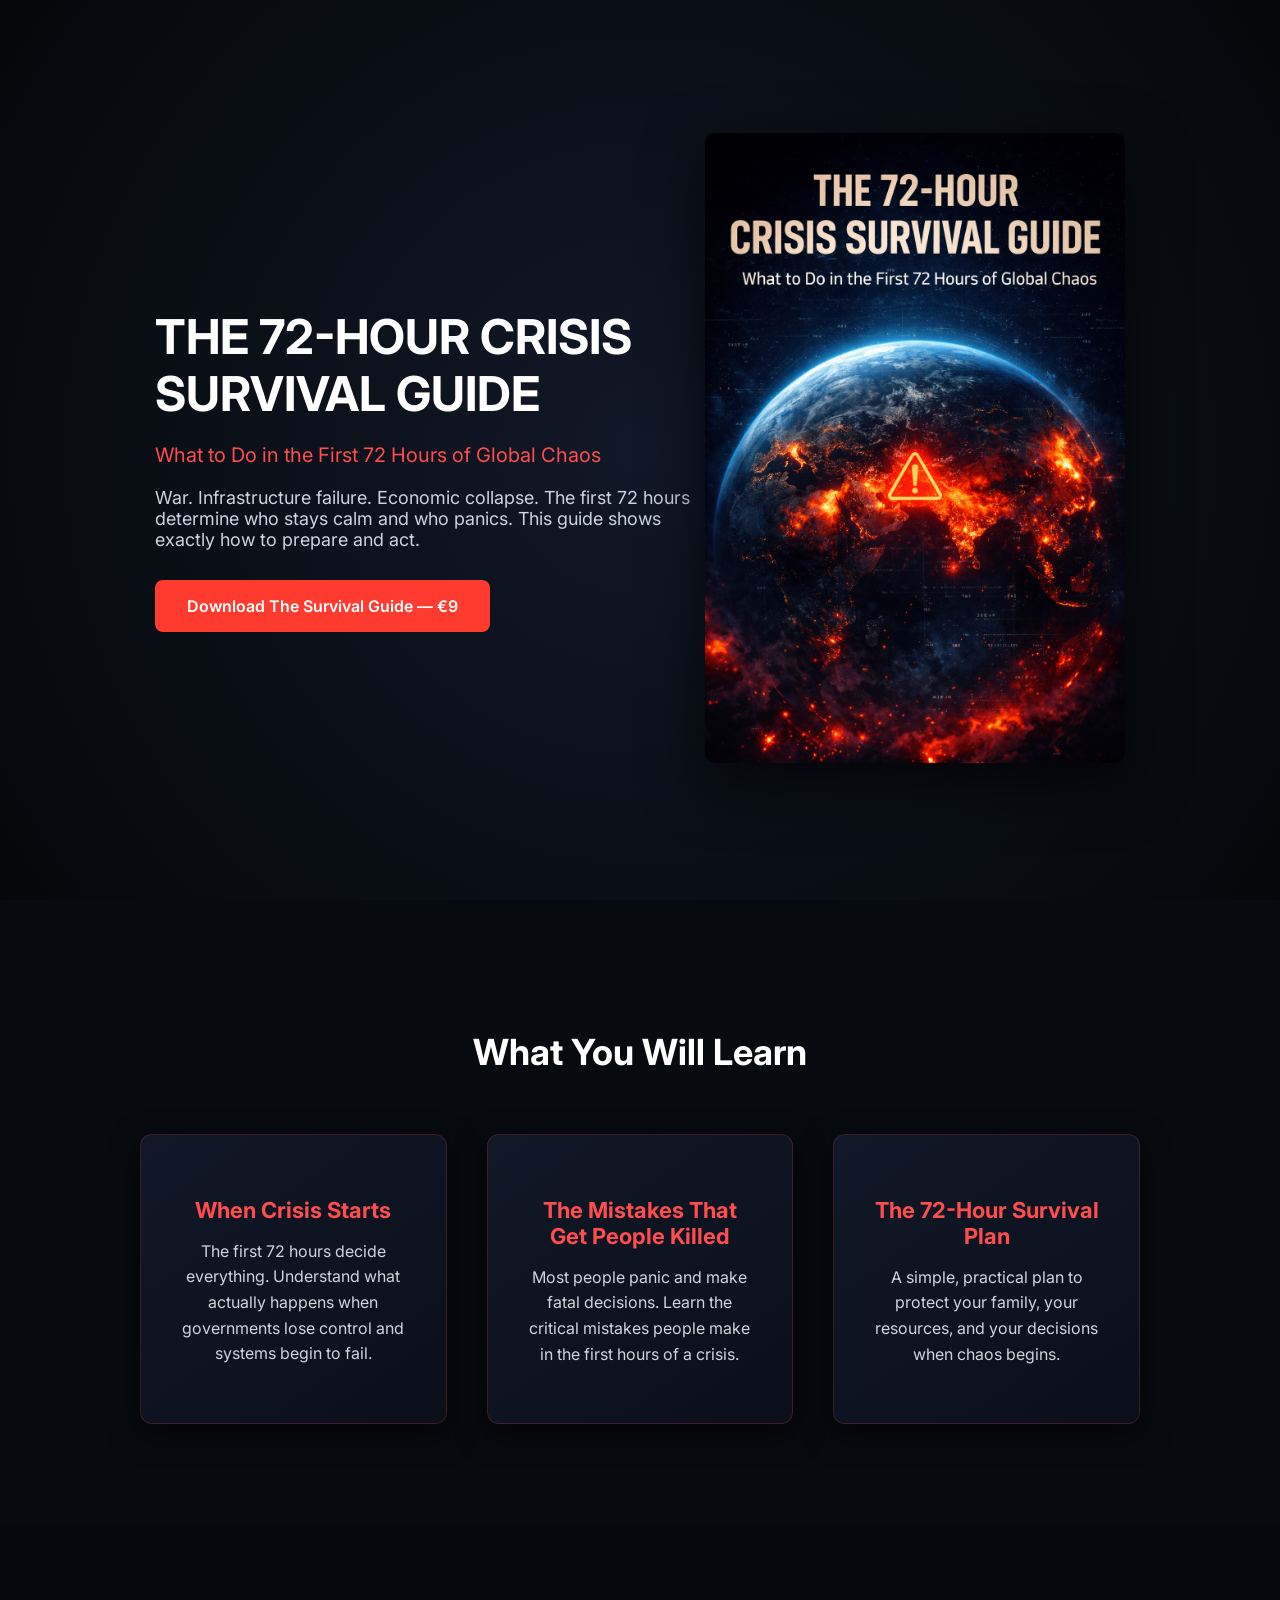
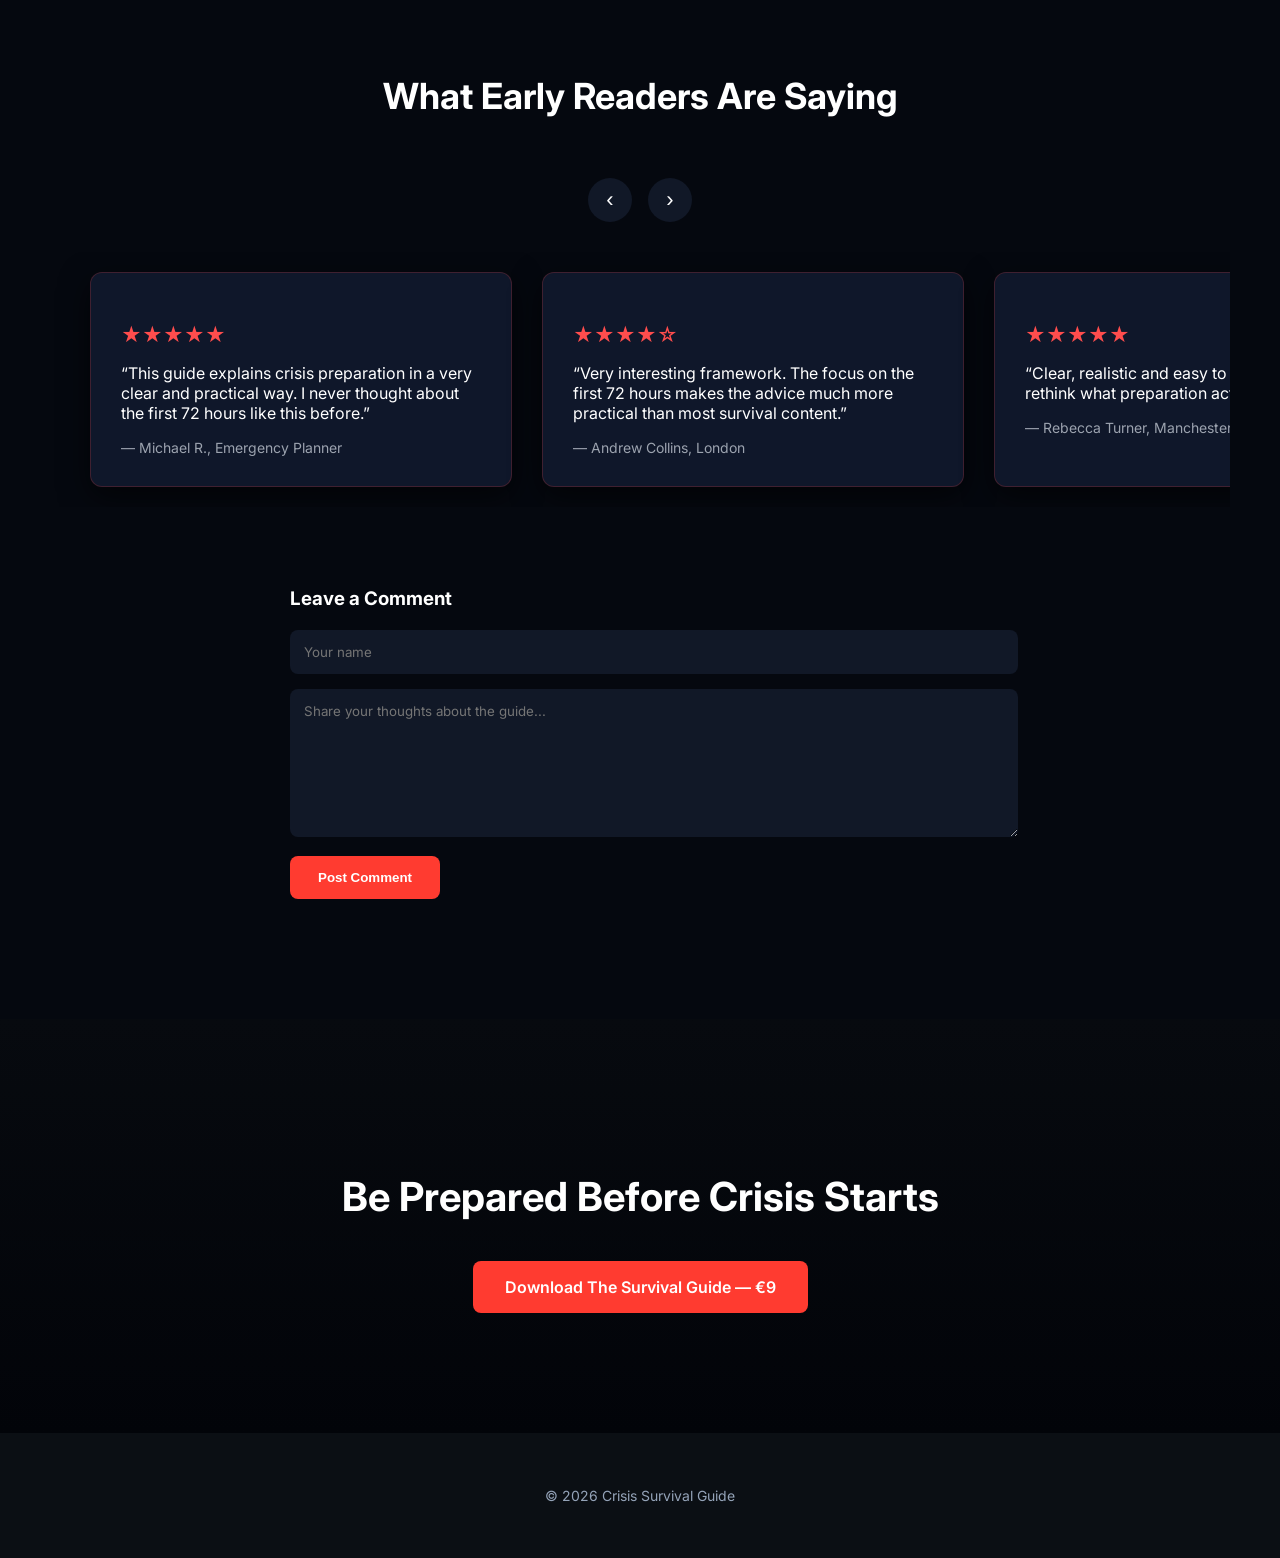
==== index.html @ 1c217193 "Add files via upload" ====
<!DOCTYPE html>
<html lang="en">

<head>
<meta charset="UTF-8">
<meta name="viewport" content="width=device-width, initial-scale=1.0">

<title>The 72-Hour Crisis Survival Guide</title>

<link rel="stylesheet" href="style.css">

<link href="https://fonts.googleapis.com/css2?family=Inter:wght@300;400;600;700&display=swap" rel="stylesheet">
</head>

<body>

<section class="hero">

<div class="container">

<div class="hero-text">

<h1>THE 72-HOUR CRISIS SURVIVAL GUIDE</h1>

<p class="subtitle">
What to Do in the First 72 Hours of Global Chaos
</p>

<p class="description">
War. Infrastructure failure. Economic collapse.
The first 72 hours determine who stays calm and who panics.
This guide shows exactly how to prepare and act.
</p>

<a href="https://buy.stripe.com/aFa8wI3P3bYc6Q8a9s0Ba00" class="buy-button">
Download The Survival Guide — €9
</a>

</div>

<div class="hero-image">

<img src="book-cover.jpg" alt="Crisis Survival Guide Book">

</div>

</div>

</section>


<section class="features">

<h2>What You Will Learn</h2>

<div class="feature-grid">

<div class="feature">
<h3>When Crisis Starts</h3>
<p>The first 72 hours decide everything.
Understand what actually happens when governments lose control and systems begin to fail.</p>
</div>

<div class="feature">
<h3>The Mistakes That Get People Killed</h3>
<p>Most people panic and make fatal decisions.
Learn the critical mistakes people make in the first hours of a crisis.</p>
</div>

<div class="feature">
<h3>The 72-Hour Survival Plan</h3>
<p>A simple, practical plan to protect your family, your resources, and your decisions when chaos begins.</p>
</div>

</div>

</section>

<section class="testimonials">

<h2>What Early Readers Are Saying</h2>

<div class="review-nav">
<button class="left" type="button">‹</button>
<button class="right" type="button">›</button>
</div>

<div class="testimonial-grid">

<div class="testimonial-card">
<p class="stars">★★★★★</p>
<p>
“This guide explains crisis preparation in a very clear and practical way. I never thought about the first 72 hours like this before.”
</p>
<span class="author">— Michael R., Emergency Planner</span>
</div>
<div class="testimonial-card">
<p class="stars">★★★★☆</p>
<p>
“Very interesting framework. The focus on the first 72 hours makes the advice much more practical than most survival content.”
</p>
<span class="author">— Andrew Collins, London</span>
</div>

<div class="testimonial-card">
<p class="stars">★★★★★</p>
<p>
“Clear, realistic and easy to follow. It made me rethink what preparation actually means.”
</p>
<span class="author">— Rebecca Turner, Manchester</span>
</div>

<div class="testimonial-card">
<p class="stars">★★★★☆</p>
<p>
“Short but impactful. The timeline explanation of crisis escalation is what makes this guide valuable.”
</p>
<span class="author">— James Walker, Dublin</span>
</div>

<div class="testimonial-card">
<p class="stars">★★★★★</p>
<p>
“A solid breakdown of how systems behave under pressure. Very well structured.”
</p>
<span class="author">— Daniel Brooks, New York</span>
</div>

<div class="testimonial-card">
<p class="stars">★★★★☆</p>
<p>
“This guide focuses on decisions people actually face during chaos, not just theory.”
</p>
<span class="author">— Matthew Carter, Toronto</span>
</div>

<div class="testimonial-card">
<p class="stars">★★★★★</p>
<p>
“Probably the most practical explanation of early crisis response I've seen.”
</p>
<span class="author">— Sarah Bennett, Sydney</span>
</div>
<div class="testimonial-card">
<p class="stars">★★★★★</p>
<p>
“A surprisingly realistic breakdown of what happens when systems fail. The 72-hour framework makes a lot of sense.”
</p>
<span class="author">— Laura M., Dublin</span>
</div>

<div class="testimonial-card">
<p class="stars">★★★★★</p>
<p>
“Everyone talks about survival but this guide actually explains the timeline of chaos and how to stay ahead of it.”
</p>
<span class="author">— Daniel K., Security Analyst</span>
</div>

</div>

<div class="comment-section">

<h3>Leave a Comment</h3>

<form class="comment-form">

<input type="text" placeholder="Your name" required>

<textarea placeholder="Share your thoughts about the guide..." required></textarea>

<button type="submit">Post Comment</button>

</form>

<div class="future-comments"></div>

</div>

</section>

<section class="cta">

<h2>Be Prepared Before Crisis Starts</h2>

<a href="https://buy.stripe.com/aFa8wI3P3bYc6Q8a9s0Ba00" class="buy-button">
Download The Survival Guide — €9
</a>

</section>


<footer>
<p>© 2026 Crisis Survival Guide</p>
</footer>


<script>

const form = document.querySelector(".comment-form");

form.addEventListener("submit", function(e) {
e.preventDefault();
alert("Comments are temporarily unavailable while we fix a small technical issue. Please check back soon.");
});

const grid = document.querySelector(".testimonial-grid");
const leftBtn = document.querySelector(".left");
const rightBtn = document.querySelector(".right");

rightBtn.onclick = () => {
grid.scrollBy({ left: 380, behavior: "smooth" });
};

leftBtn.onclick = () => {
grid.scrollBy({ left: -380, behavior: "smooth" });
};

</script>
---- style.css ----
body{
margin:0;
font-family:'Inter',sans-serif;
background:#0b0f14;
color:#ffffff;
}

.container{
max-width:1200px;
margin:auto;
display:flex;
align-items:center;
justify-content:space-between;
padding:80px 20px;
}

.hero{
min-height:100vh;
display:flex;
align-items:center;
background:radial-gradient(circle at center,#111827,#05070a);
}

.hero-text{
max-width:550px;
}

.hero-text h1{
font-size:48px;
line-height:1.2;
margin-bottom:20px;
}

.subtitle{
font-size:20px;
color:#ff4d4d;
margin-bottom:20px;
}

.description{
font-size:18px;
color:#cbd5e1;
margin-bottom:30px;
}

.hero-image img{
width:420px;
border-radius:10px;
box-shadow:0 20px 60px rgba(0,0,0,0.7);
}

.buy-button{
display:inline-block;
background:#ff3b30;
padding:16px 32px;
border-radius:8px;
text-decoration:none;
color:white;
font-weight:600;
transition:0.3s;
}

.buy-button:hover{
background:#ff5e55;
transform:translateY(-2px);
}

.features{
padding:100px 20px;
text-align:center;
background:#070a0f;
}

.features h2{
font-size:36px;
margin-bottom:60px;
}

.feature-grid{
display:grid;
grid-template-columns:repeat(auto-fit,minmax(250px,1fr));
gap:40px;
max-width:1000px;
margin:auto;
}

.feature{
background:linear-gradient(145deg,#111827,#0a0f1a);
padding:40px;
border-radius:12px;
border:1px solid rgba(255,70,70,0.2);
box-shadow:0 10px 30px rgba(0,0,0,0.6);
transition:0.3s;
}

.feature:hover{
transform:translateY(-6px);
box-shadow:0 20px 40px rgba(0,0,0,0.8);
border:1px solid rgba(255,70,70,0.6);
}

.feature h3{
margin-bottom:14px;
font-size:22px;
color:#ff4d4d;
}

.feature p{
color:#d1d5db;
font-size:16px;
line-height:1.6;
}

.testimonials{
padding:100px 20px;
text-align:center;
}

.testimonial{
max-width:700px;
margin:auto;
font-size:20px;
color:#e5e7eb;
}

.cta{
padding:120px 20px;
text-align:center;
background:linear-gradient(180deg,#070a0f,#020409);
}

.cta h2{
font-size:40px;
margin-bottom:40px;
}

.buy-button.large{
font-size:20px;
padding:18px 40px;
}

footer{
text-align:center;
padding:40px;
color:#94a3b8;
font-size:14px;
}
.testimonials{
padding:120px 20px;
text-align:center;
background:#05080f;
}

.testimonials h2{
font-size:36px;
margin-bottom:60px;
}

.testimonial-grid{
display:flex;
gap:30px;
overflow-x:auto;
scroll-behavior:smooth;
scroll-snap-type:x mandatory;
max-width:1100px;
margin:auto;
margin-bottom:80px;
padding:20px 40px;
}

.testimonial-grid::-webkit-scrollbar{
display:none;
}

.testimonial-card{
min-width:360px;
max-width:360px;
flex-shrink:0;
scroll-snap-align:center;
background:#0f172a;
padding:30px;
border-radius:12px;
border:1px solid rgba(255,70,70,0.2);
box-shadow:0 10px 30px rgba(0,0,0,0.6);
text-align:left;
}

.stars{
color:#ff4d4d;
font-size:20px;
margin-bottom:10px;
}

.author{
display:block;
margin-top:15px;
color:#9ca3af;
font-size:14px;
}

.comment-section{
max-width:700px;
margin:auto;
text-align:left;
}

.comment-section h3{
margin-bottom:20px;
}

.comment-form input,
.comment-form textarea{
width:100%;
padding:14px;
margin-bottom:15px;
border-radius:8px;
border:none;
background:#111827;
color:white;
font-family:inherit;
}

.comment-form textarea{
min-height:120px;
resize:vertical;
}

.comment-form button{
background:#ff3b30;
border:none;
padding:14px 28px;
border-radius:8px;
color:white;
font-weight:600;
cursor:pointer;
}

.comment-form button:hover{
background:#ff5e55;
}

.comment-placeholder{
color:#6b7280;
margin-top:30px;
}
.review-nav{
display:flex;
justify-content:center;
gap:16px;
margin-bottom:30px;
}

.review-nav button{
width:44px;
height:44px;
border-radius:50%;
border:none;
background:#111827;
color:white;
font-size:22px;
cursor:pointer;
display:flex;
align-items:center;
justify-content:center;
transition:0.2s;
}

.review-nav button:hover{
background:#ff3b30;
}
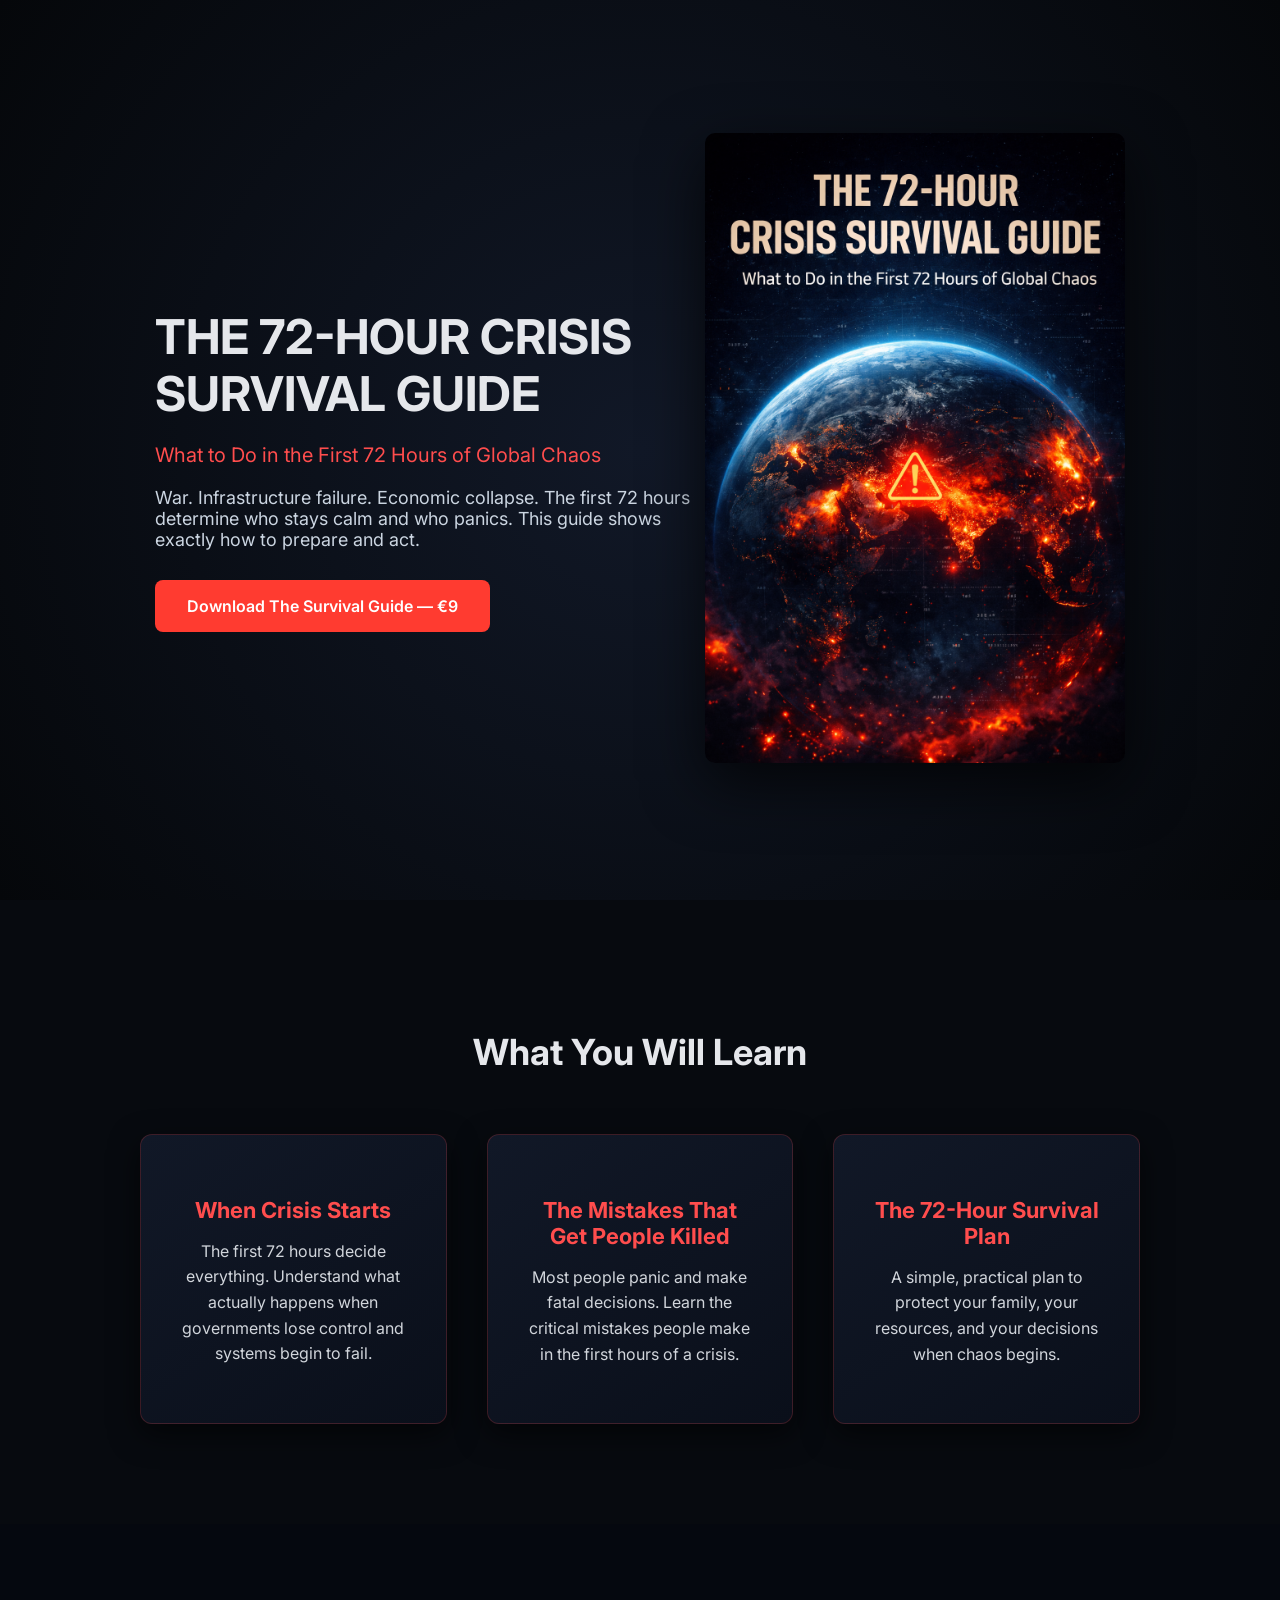
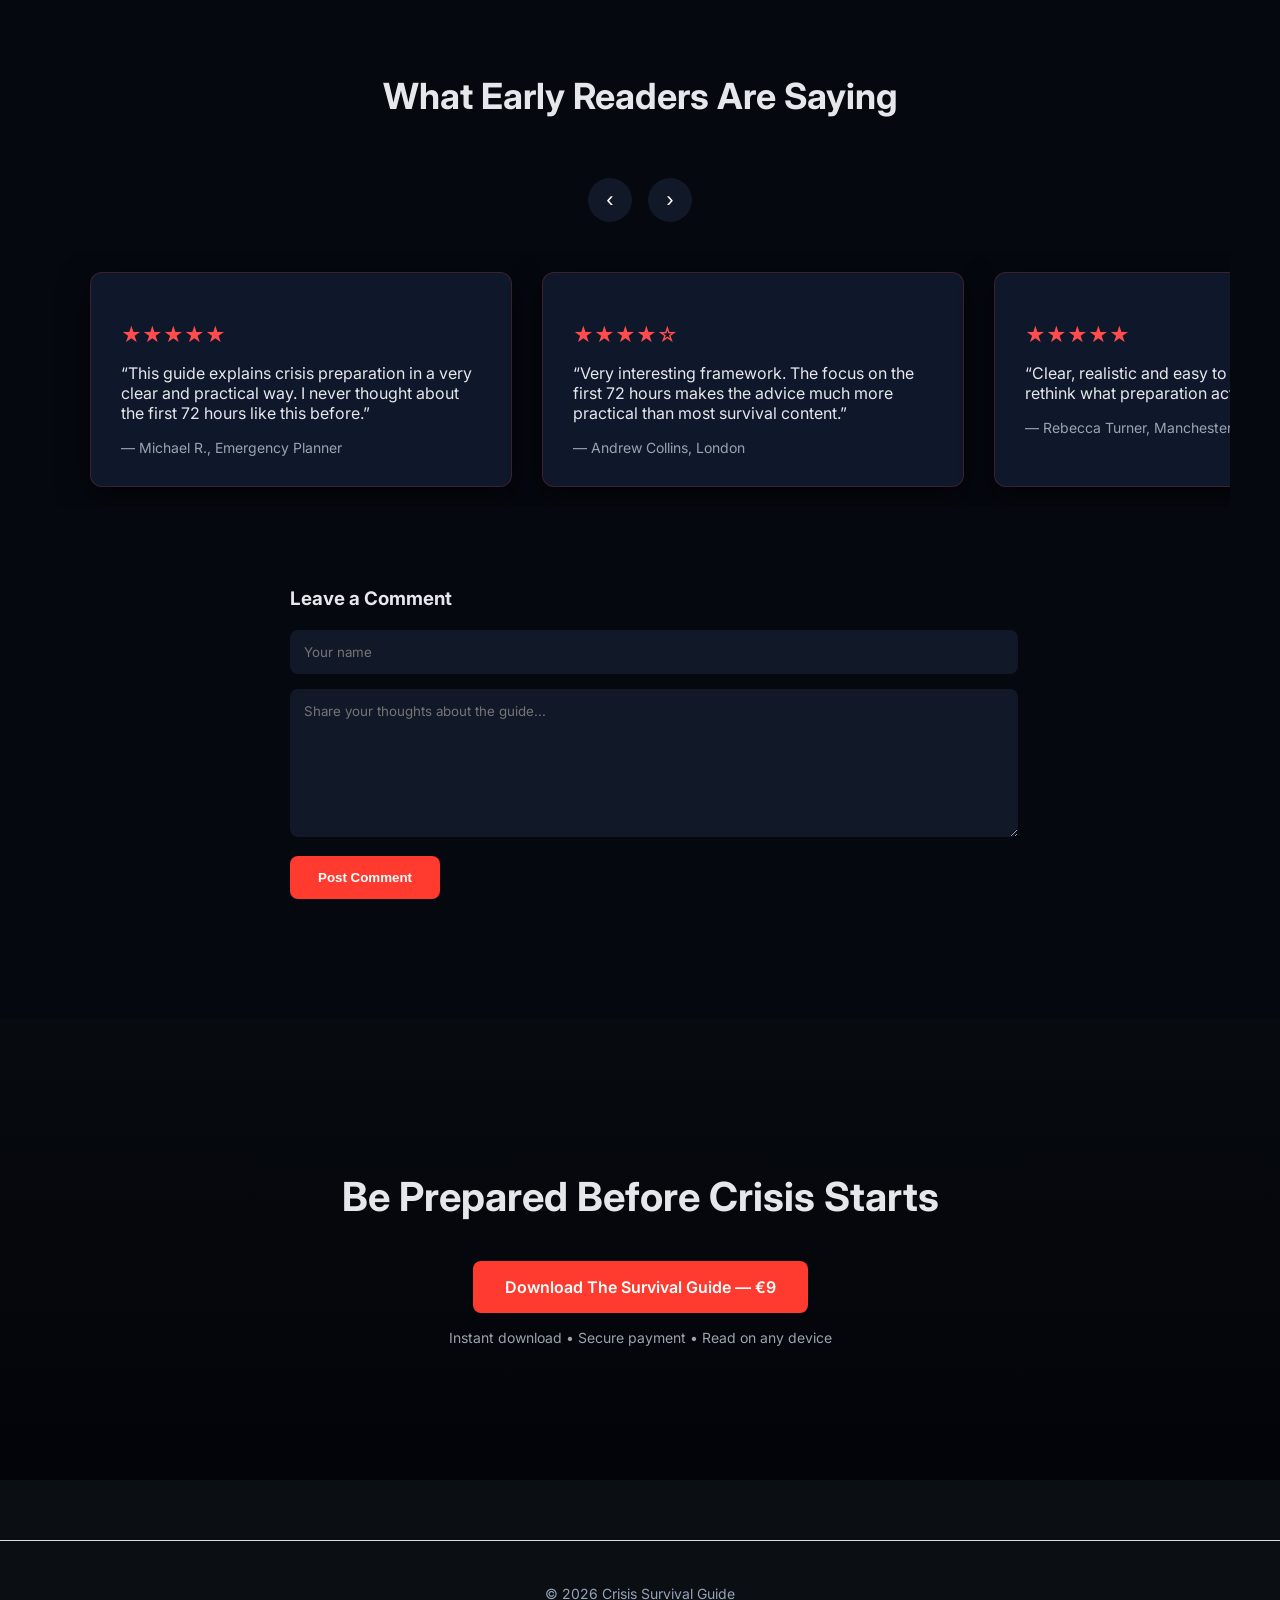
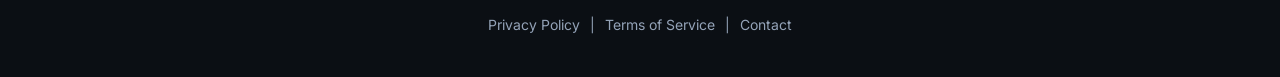
==== commit d2ba1220: "Update index.html" ====
--- a/index.html
+++ b/index.html
@@ -187,11 +187,23 @@
 Download The Survival Guide — €9
 </a>
 
-</section>
-
-
-<footer>
+<p style="margin-top:16px;color:#9ca3af;font-size:14px;">
+Instant download • Secure payment • Read on any device
+</p>
+
+</section>
+
+
+<footer style="margin-top:60px;padding:30px 20px;text-align:center;border-top:1px solid #ddd;font-size:14px;">
+
 <p>© 2026 Crisis Survival Guide</p>
+
+<p>
+<a href="privacy.html">Privacy Policy</a> |
+<a href="terms.html">Terms of Service</a> |
+<a href="contact.html">Contact</a>
+</p>
+
 </footer>
 
 
@@ -216,4 +228,4 @@
 grid.scrollBy({ left: -380, behavior: "smooth" });
 };
 
-</script>+</script>
--- a/style.css
+++ b/style.css
@@ -267,4 +267,154 @@
 
 .review-nav button:hover{
 background:#ff3b30;
-}+}
+/* LEGAL PAGES */
+
+body{
+background:#0b0f14;
+color:#e5e7eb;
+}
+
+main{
+max-width:900px;
+margin:auto;
+padding:100px 20px;
+line-height:1.7;
+}
+
+main h1{
+font-size:42px;
+margin-bottom:20px;
+}
+
+main h2{
+margin-top:40px;
+margin-bottom:10px;
+color:#ff4d4d;
+font-size:22px;
+}
+
+main p{
+color:#cbd5e1;
+font-size:17px;
+}
+
+main ul{
+margin-left:20px;
+color:#cbd5e1;
+}
+
+main a{
+color:#ff4d4d;
+text-decoration:none;
+}
+
+main a:hover{
+text-decoration:underline;
+}
+/* FOOTER LINKS */
+
+footer a{
+color:#94a3b8;
+text-decoration:none;
+margin:0 6px;
+}
+
+footer a:hover{
+color:#ff4d4d;
+}
+/* MOBILE FIX */
+
+@media (max-width: 768px){
+
+.container{
+flex-direction:column;
+text-align:center;
+padding:40px 20px;
+}
+
+.hero{
+min-height:auto;
+padding-top:40px;
+}
+
+.hero-text h1{
+font-size:32px;
+}
+
+.subtitle{
+font-size:18px;
+}
+
+.description{
+font-size:16px;
+}
+
+.hero-image img{
+width:100%;
+max-width:320px;
+margin-top:30px;
+}
+
+.buy-button{
+display:inline-block;
+max-width:280px;
+width:auto;
+margin:20px auto;
+padding:16px 24px;
+text-align:center;
+}
+
+.testimonial-card{
+min-width:280px;
+max-width:280px;
+}
+
+.hero-image{
+width:100%;
+display:flex;
+justify-content:center;
+}
+
+.hero-image img{
+width:100%;
+max-width:300px;
+margin-top:30px;
+}
+
+.hero-text{
+max-width:100%;
+}
+
+.testimonial-grid{
+padding:20px;
+}
+
+.comment-section{
+width:100%;
+max-width:420px;
+margin:40px auto;
+padding:0 16px;
+}
+
+.comment-form input{
+width:100%;
+padding:12px;
+font-size:15px;
+}
+
+.comment-form textarea{
+width:100%;
+min-height:70px;
+padding:10px;
+font-size:14px;
+}
+
+.comment-form button{
+display:inline-block;
+margin-top:10px;
+padding:12px 22px;
+border-radius:8px;
+}
+
+}
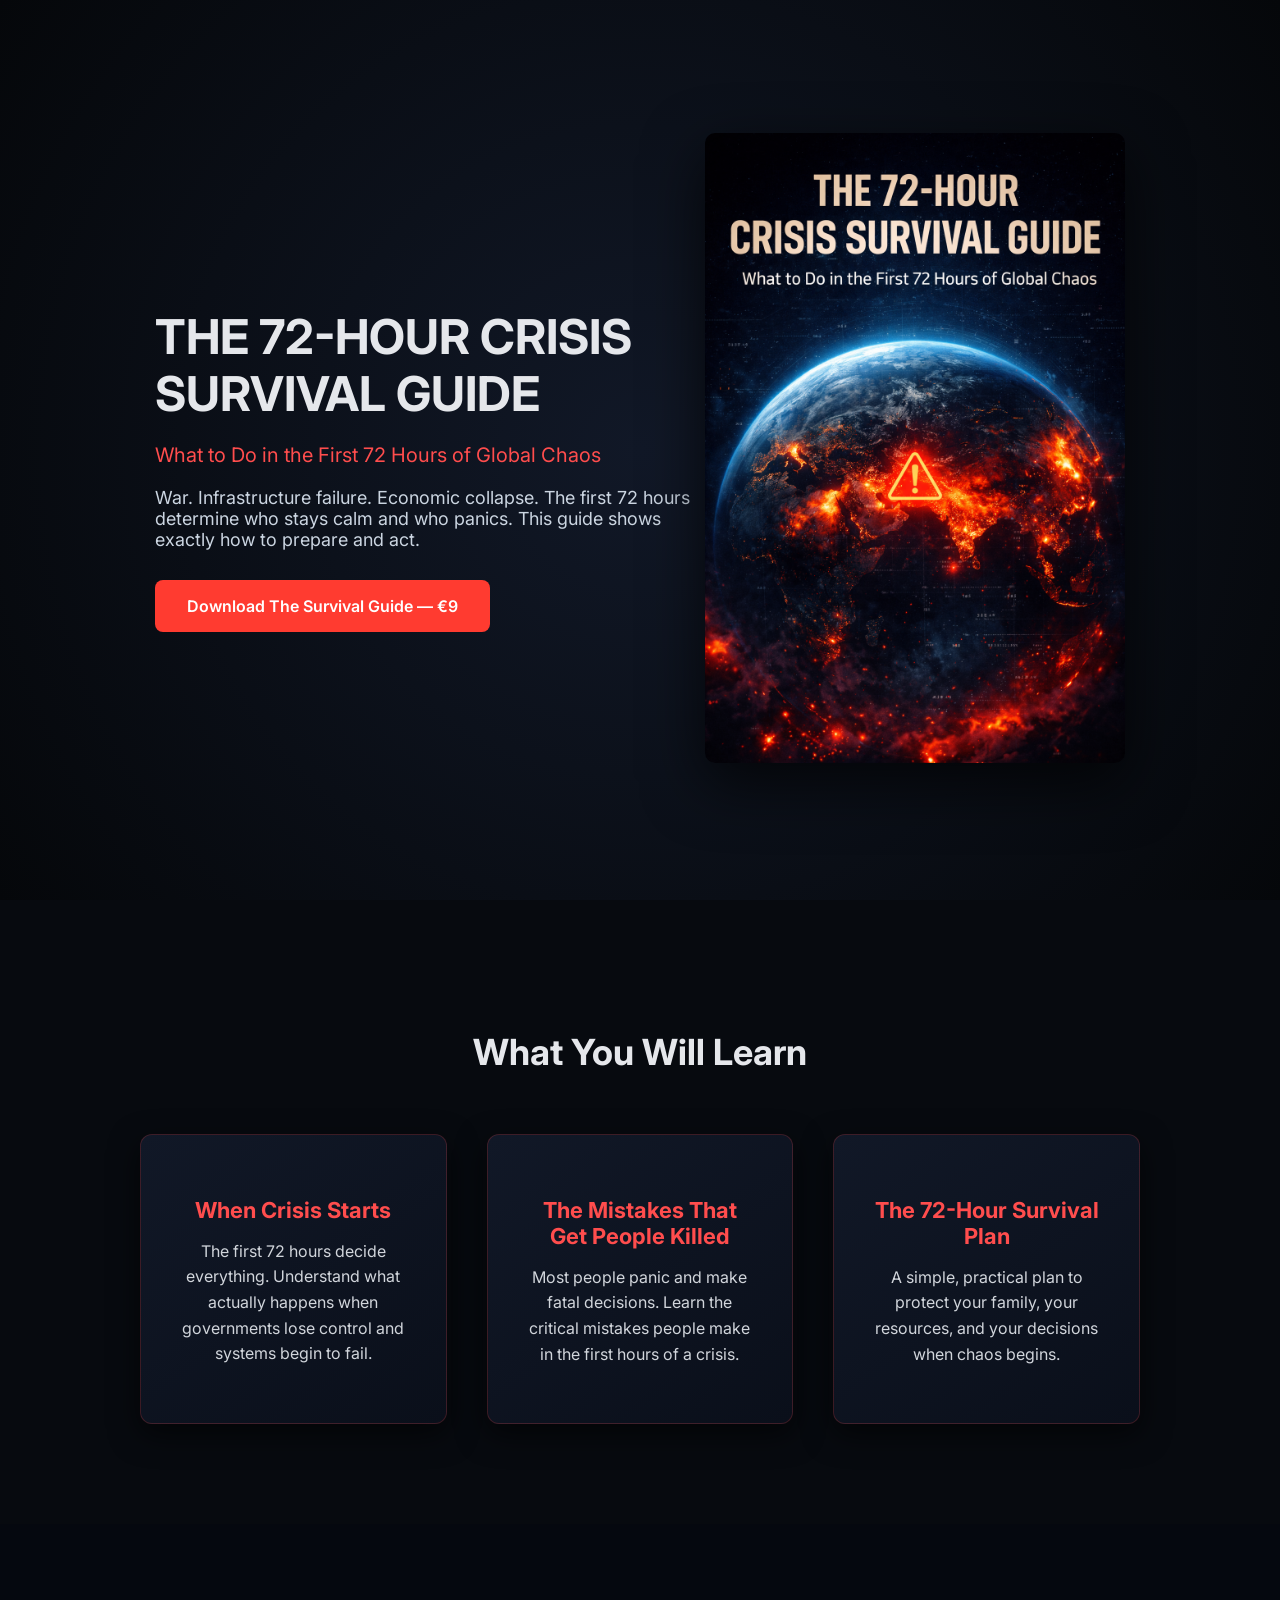
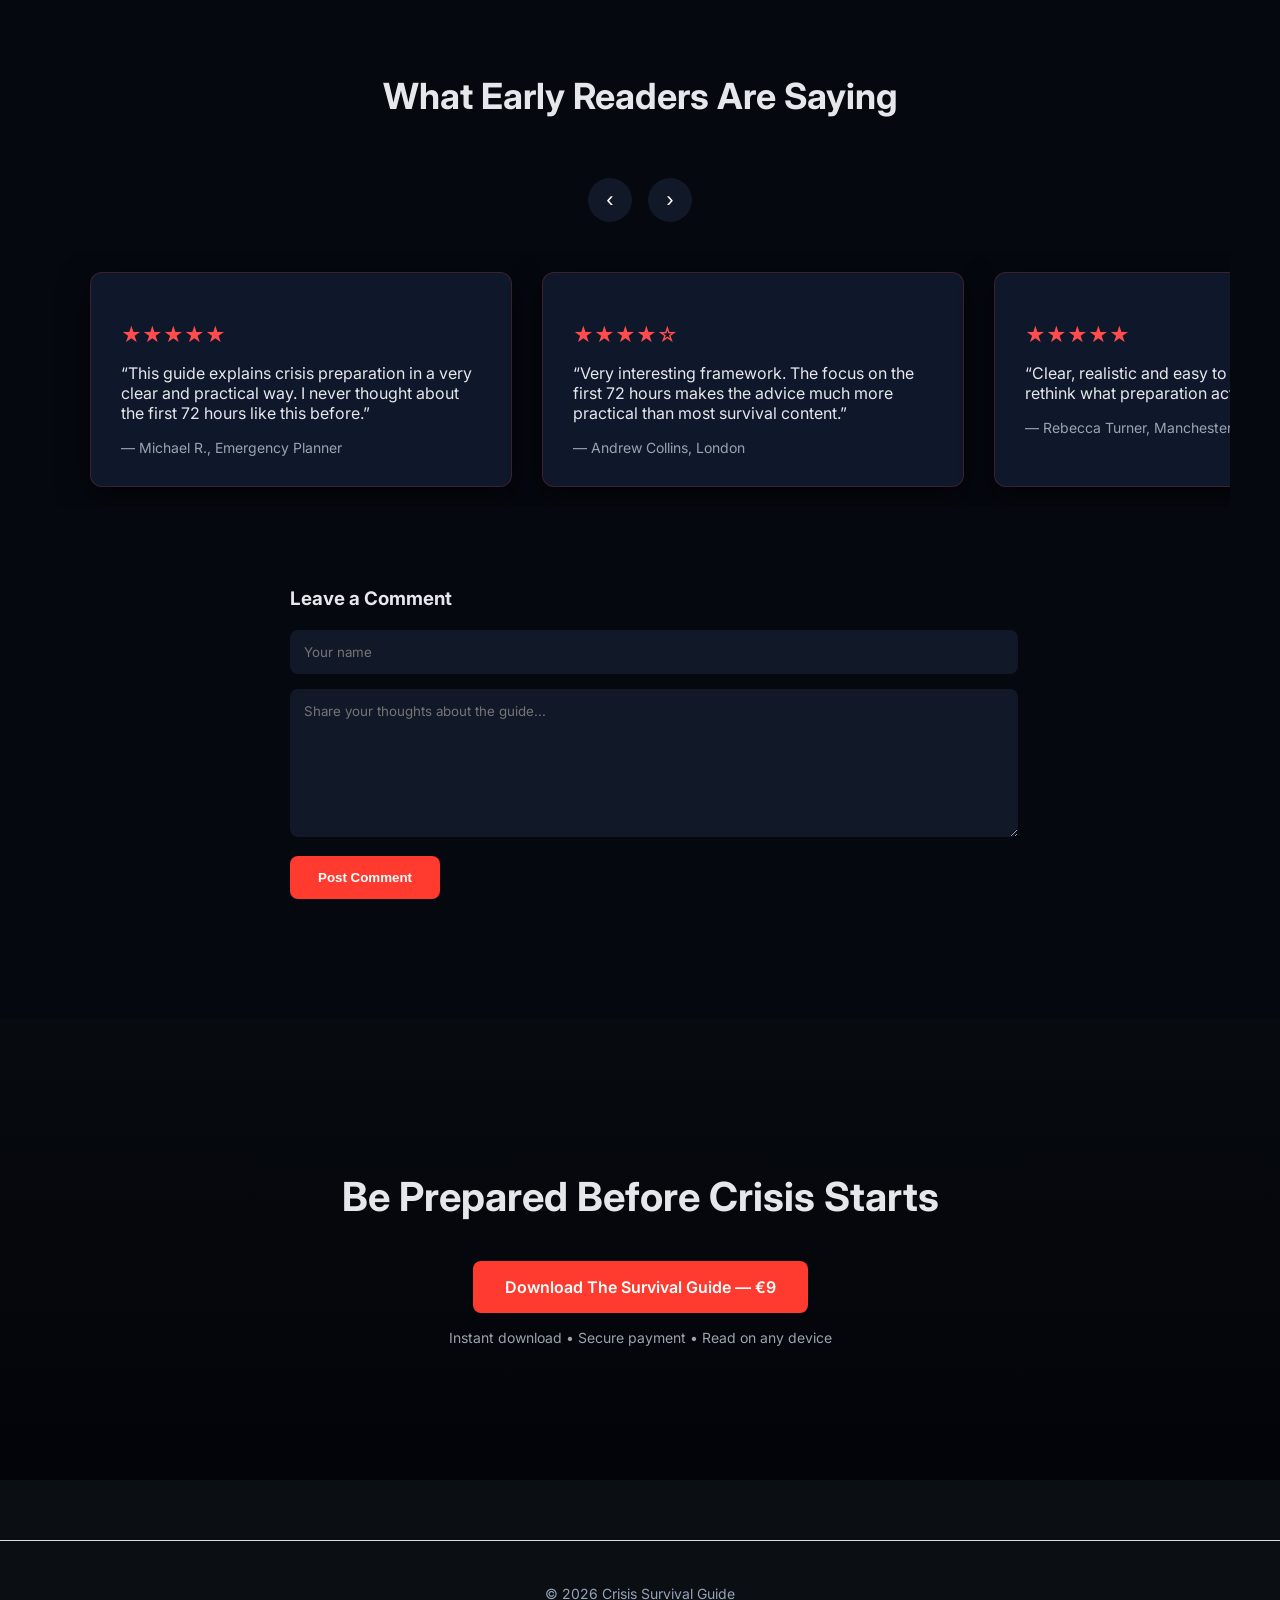
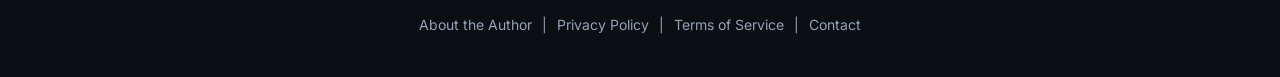
==== commit 7e90ff9e: "Update index.html" ====
--- a/index.html
+++ b/index.html
@@ -199,6 +199,7 @@
 <p>© 2026 Crisis Survival Guide</p>
 
 <p>
+<a href="about.html">About the Author</a> |
 <a href="privacy.html">Privacy Policy</a> |
 <a href="terms.html">Terms of Service</a> |
 <a href="contact.html">Contact</a>
